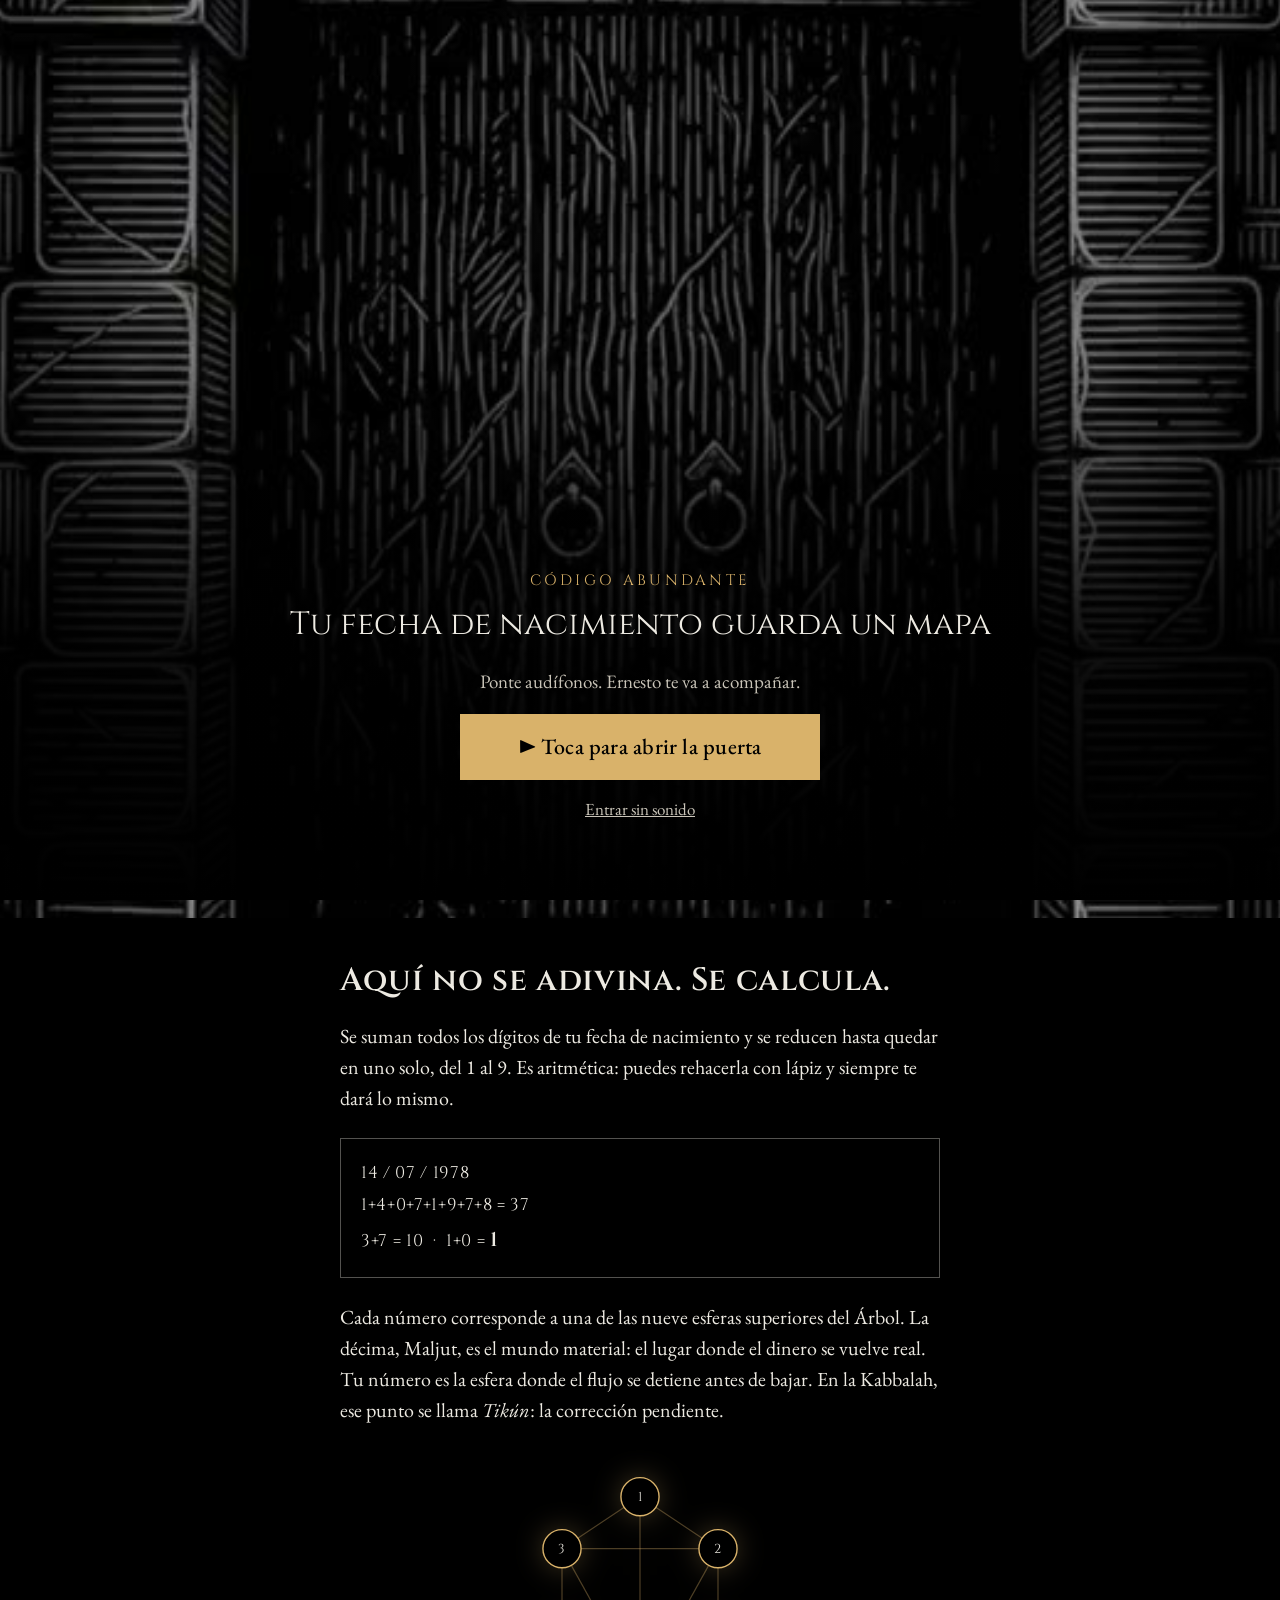
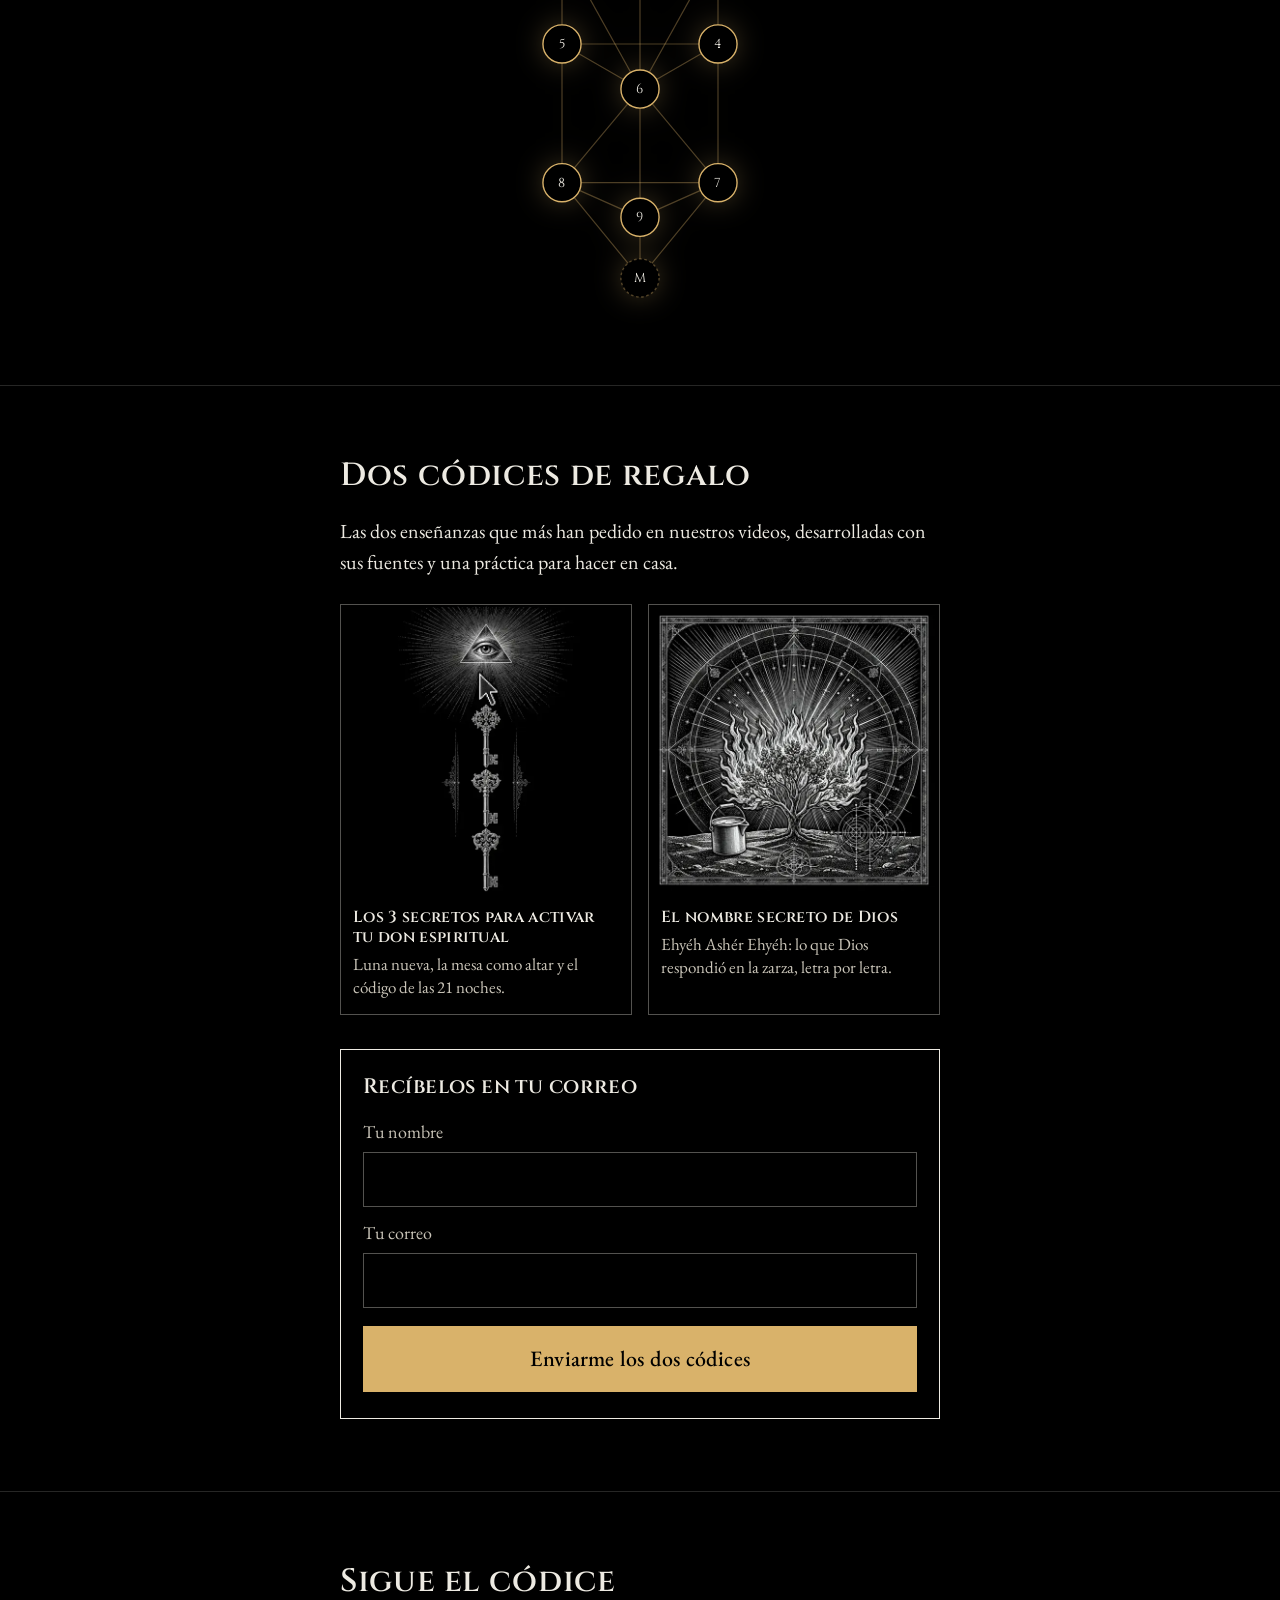
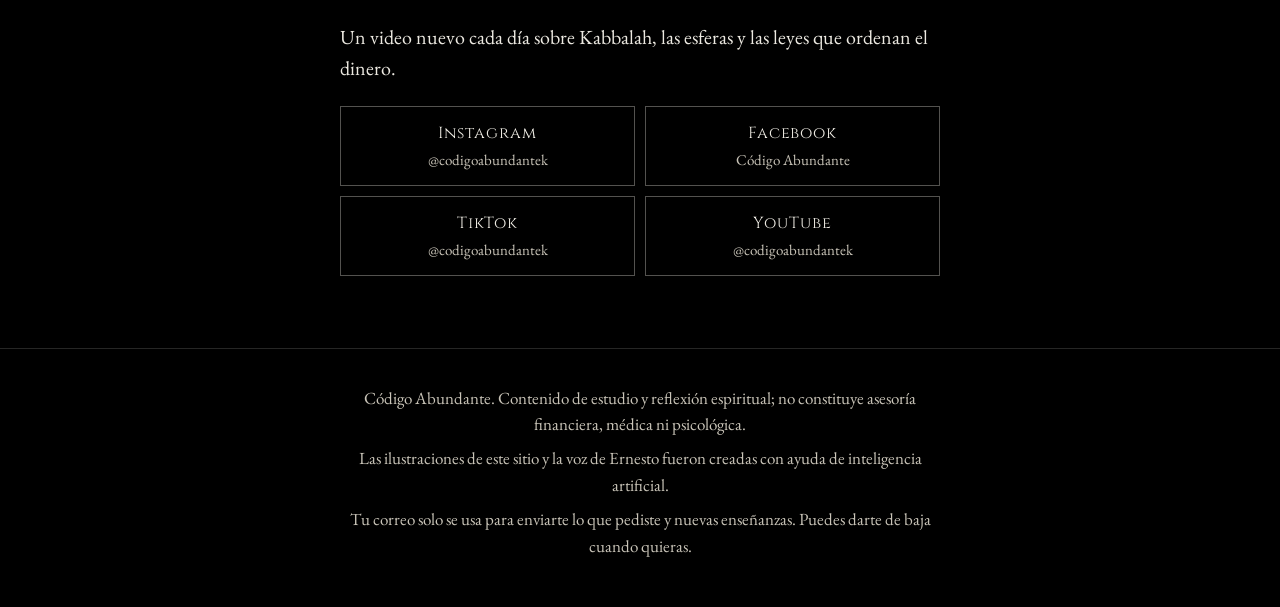
==== capitulo.html @ 6880554c "cambios6oct" ====
<!DOCTYPE html>
<html lang="es">
<head>
<meta charset="utf-8">
<meta name="viewport" content="width=device-width, initial-scale=1, viewport-fit=cover">
<title>Mensajes de Ernesto · Código Abundante</title>
<meta name="robots" content="noindex">
<meta name="theme-color" content="#000000">
<script async src="https://www.googletagmanager.com/gtag/js?id=G-9VWRS6D6M5"></script>
<script>
window.dataLayer=window.dataLayer||[];
function gtag(){dataLayer.push(arguments);}
gtag('js',new Date());
gtag('config','G-9VWRS6D6M5');
gtag('set','user_properties',{variante:'b'});
</script>
<link rel="icon" href="/img/favicon.png">
<link rel="preconnect" href="https://fonts.googleapis.com">
<link rel="preconnect" href="https://fonts.gstatic.com" crossorigin>
<link href="https://fonts.googleapis.com/css2?family=Cinzel:wght@500;600&family=EB+Garamond:ital,wght@0,400;0,500;1,400&display=swap" rel="stylesheet">
<style>
:root{
  --black:#000;
  --ink:#EDEAE2;
  --dim:#C9C4B8;
  --line:rgba(237,234,226,.35);
  --line-soft:rgba(237,234,226,.16);
  --gold:#D9B26A;
  --gold-soft:rgba(217,178,106,.35);
  --bubble:#16130E;
  --mine:#3A2F1A;
  --display:'Cinzel',Georgia,'Times New Roman',serif;
  --serif:'EB Garamond',Garamond,Georgia,'Times New Roman',serif;
}
*{box-sizing:border-box;margin:0;padding:0}
html{-webkit-text-size-adjust:100%}
@media (prefers-reduced-motion:reduce){*{animation:none!important;transition:none!important}}
body{background:var(--black);color:var(--ink);font-family:var(--serif);font-size:21px;line-height:1.5;padding:env(safe-area-inset-top) 0 env(safe-area-inset-bottom)}
img{max-width:100%;height:auto;display:block}
[hidden]{display:none!important}
:focus-visible{outline:2px solid var(--ink);outline-offset:3px}
.wrap{max-width:640px;margin:0 auto;padding:0 16px}
h2,h3{font-family:var(--display);font-weight:600;letter-spacing:.02em;line-height:1.15}
h2{font-size:clamp(25px,5.8vw,32px);margin-bottom:16px}
h3{font-size:22px;margin-bottom:8px}
p + p{margin-top:14px}
.eyebrow{font-family:var(--display);font-size:16px;letter-spacing:.16em;text-transform:uppercase;color:var(--gold);margin-bottom:10px}
.btn{display:block;width:100%;margin-top:18px;font-family:var(--serif);font-weight:500;font-size:22px;line-height:1.25;
  color:var(--black);background:var(--gold);border:1.5px solid var(--gold);padding:18px;min-height:60px;cursor:pointer;text-align:center;text-decoration:none}
.btn:hover{background:#E8C98C}
.btn.buy{animation:glow 2.6s ease-in-out infinite}
@keyframes glow{0%,100%{box-shadow:0 0 0 0 rgba(217,178,106,0)}50%{box-shadow:0 0 22px 2px rgba(217,178,106,.45)}}
.paynote{font-size:17px;color:var(--dim);text-align:center;margin-top:12px;line-height:1.45}
.paynote b{color:var(--ink);font-weight:500}

/* Cielo de fondo */
.sky{position:fixed;inset:0;width:100%;height:100%;object-fit:cover;z-index:-1;opacity:.5;pointer-events:none}
.sky-shade{position:fixed;inset:0;z-index:-1;background:radial-gradient(ellipse at 50% 30%,rgba(0,0,0,.1),rgba(0,0,0,.65) 75%);pointer-events:none}
/* Escribiendo… */
.typing{display:inline-flex;gap:5px;padding:4px 2px}
.typing i{width:8px;height:8px;border-radius:50%;background:var(--gold);opacity:.35;animation:dot 1s infinite}
.typing i:nth-child(2){animation-delay:.18s}.typing i:nth-child(3){animation-delay:.36s}
@keyframes dot{50%{opacity:1;transform:translateY(-3px)}}
/* Escena de El Llamado */
#callScene{position:fixed;inset:0;z-index:30;background:#000;display:flex;flex-direction:column;align-items:center;justify-content:flex-end;text-align:center;opacity:0;pointer-events:none;transition:opacity 1.2s ease}
#callScene.on{opacity:1;pointer-events:auto}
#callScene video{position:absolute;inset:0;width:100%;height:100%;object-fit:cover}
#callScene .cap{position:relative;padding:0 22px 7vh;width:100%;max-width:520px;background:linear-gradient(to top,rgba(0,0,0,.92) 40%,rgba(0,0,0,0))}
#callScene .cap p{font-size:20px;color:var(--ink)}
#callScene .cap .eyebrow{margin-top:40px}
#callScene .btn{opacity:0;transition:opacity .8s}
#callScene .btn.show{opacity:1}
/* Cofre en la oferta */
.offer{position:relative;overflow:hidden}
.offer .bgv{position:absolute;inset:0;width:100%;height:100%;object-fit:cover;opacity:.3;z-index:0;pointer-events:none}
.offer > *:not(.bgv){position:relative;z-index:1}

/* Encabezado del chat */
.chat-head{position:sticky;top:0;z-index:5;background:rgba(0,0,0,.94);border-bottom:1px solid var(--gold-soft)}
.chat-head .wrap{display:flex;align-items:center;gap:12px;padding-top:10px;padding-bottom:10px}
.chat-head img{width:48px;height:48px;border-radius:50%;border:1.5px solid var(--gold);object-fit:cover}
.chat-head b{font-family:var(--display);font-weight:600;font-size:18px;letter-spacing:.04em;display:block}
.chat-head small{font-size:16px;color:var(--dim)}
.chat-head a{margin-left:auto;font-size:15px;color:var(--dim);text-align:right;line-height:1.2}

/* Conversación */
.chat{padding:22px 0 30px;display:flex;flex-direction:column;gap:12px}
.msg{max-width:88%;animation:pop .35s ease both}
@keyframes pop{from{opacity:0;transform:translateY(8px)}to{opacity:1;transform:none}}
.msg.him{align-self:flex-start}
.msg.me{align-self:flex-end}
.bub{backdrop-filter:blur(3px);-webkit-backdrop-filter:blur(3px);background:rgba(22,19,14,.86);border:1px solid var(--gold-soft);border-radius:4px 16px 16px 16px;padding:12px 15px;font-size:20px}
.me .bub{background:var(--mine);border-color:var(--gold);border-radius:16px 4px 16px 16px;color:#F4E4BF}
.bub em{color:var(--gold);font-style:italic}
.bub .big{font-family:var(--display);font-size:42px;color:var(--gold);line-height:1;display:block;margin:4px 0}
.chain{list-style:none}
.chain li{padding:6px 0;border-bottom:1px dashed var(--line-soft)}
.chain li:last-child{border:0}
.chain b{font-family:var(--display);font-weight:600;font-size:17px;color:var(--gold);letter-spacing:.03em}

/* Nota de voz */
.vn{display:flex;align-items:center;gap:12px;min-width:250px}
.vn button{all:unset;cursor:pointer;flex:0 0 50px;height:50px;border-radius:50%;background:var(--gold);color:var(--black);display:grid;place-items:center;font-size:20px}
.vn button:focus-visible{outline:2px solid var(--ink);outline-offset:2px}
.wave{position:relative;flex:1;height:34px;display:flex;align-items:center;gap:3px;overflow:hidden}
.wave i{display:block;width:3px;border-radius:2px;background:var(--line)}
.wave .fill{position:absolute;inset:0 auto 0 0;width:0;display:flex;align-items:center;gap:3px;overflow:hidden}
.wave .fill i{background:var(--gold);flex:0 0 3px}
.vn .dur{font-size:16px;color:var(--dim);min-width:38px;text-align:right}
.tx{display:block;margin-top:8px;font-size:16px;color:var(--dim);background:none;border:0;padding:0;font-family:inherit;text-decoration:underline;cursor:pointer}
.transcript{margin-top:10px;font-size:18px;color:var(--dim);border-top:1px solid var(--line-soft);padding-top:8px}

/* Respuestas */
.choices{display:grid;gap:10px;align-self:stretch;animation:pop .35s ease both}
.choices button{all:unset;box-sizing:border-box;cursor:pointer;border:1.5px solid var(--gold);color:var(--gold);padding:14px 16px;font-size:20px;text-align:center;border-radius:28px}
.choices button:hover{background:rgba(217,178,106,.12)}
.choices button:focus-visible{outline:2px solid var(--ink);outline-offset:2px}

/* Inicio */
.start{text-align:center;padding:36px 0 10px}
.start img{width:110px;height:110px;border-radius:50%;border:2px solid var(--gold);object-fit:cover;margin:0 auto 16px}
.start h1{font-family:var(--display);font-weight:600;font-size:clamp(26px,6.6vw,34px);line-height:1.2;margin-bottom:10px}
.start p{color:var(--dim)}

/* Oferta dentro del chat */
.offer{border:1.5px solid var(--gold);padding:24px 18px;text-align:center;align-self:stretch;background:#050403;animation:pop .4s ease both}
.offer .mini{font-size:19px;color:var(--dim)}
.offer .mini s{font-family:var(--display)}
.offer .now{font-family:var(--display);font-size:46px;line-height:1.05;color:var(--gold);margin:4px 0 2px}
.includes{list-style:none;text-align:left;margin:16px 0 6px;border-top:1px solid var(--line-soft)}
.includes li{display:flex;justify-content:space-between;gap:12px;padding:10px 0;border-bottom:1px solid var(--line-soft);font-size:19px}
.includes li span:last-child{font-family:var(--display);white-space:nowrap;color:var(--dim)}

/* Última página */
#ultima{border-top:1px solid var(--line-soft);padding:48px 0 30px}
.wall{display:grid;gap:12px;margin-top:14px}
.wall figure{border:1px solid var(--line)}
.wall-note{font-size:17px;color:var(--dim);margin-top:10px}
details{border-top:1px solid var(--line-soft);padding:14px 0}
details:last-of-type{border-bottom:1px solid var(--line-soft)}
summary{cursor:pointer;font-family:var(--display);font-size:18px;letter-spacing:.03em;list-style:none;display:flex;justify-content:space-between;gap:12px}
summary::-webkit-details-marker{display:none}
summary:after{content:'+';font-family:var(--serif);font-size:24px;line-height:1}
details[open] summary:after{content:'−'}
details p{margin-top:10px}
.sticky{position:fixed;left:0;right:0;bottom:0;background:var(--black);border-top:1.5px solid var(--gold);padding:10px 16px calc(10px + env(safe-area-inset-bottom));display:none;align-items:center;gap:14px;z-index:10}
.sticky.show{display:flex}
.sticky .p{font-family:var(--display);font-size:20px;white-space:nowrap}
.sticky .btn{margin:0;padding:12px;min-height:52px;font-size:19px}
footer{border-top:1px solid var(--line-soft);padding:30px 0 90px;font-size:17px;color:var(--dim);text-align:center}
footer p + p{margin-top:8px}
@media (min-width:600px){.wall{grid-template-columns:1fr 1fr}.sticky{display:none!important}}
</style>
</head>
<body>

<video class="sky" src="escenas/cielo.mp4" poster="escenas/cielo.jpg" autoplay muted loop playsinline preload="auto" aria-hidden="true"></video>
<div class="sky-shade" aria-hidden="true"></div>
<div id="callScene" aria-hidden="true">
  <video id="callVid" src="escenas/llamado.mp4" poster="escenas/llamado.jpg" muted loop playsinline preload="auto"></video>
  <div class="cap">
    <p class="eyebrow">El llamado</p>
    <p id="callText">Cierra los ojos y escucha a Ernesto.</p>
    <button class="btn" type="button" id="callDone">Continuar mi mapa</button>
  </div>
</div>
<header class="chat-head">
  <div class="wrap">
    <img src="img/ernesto.webp" alt="" width="48" height="48" onerror="this.remove()">
    <div><b>Mensajes de Ernesto</b><small>Grabados para ti</small></div>
    <button type="button" id="snd" hidden aria-label="Silenciar música" style="all:unset;cursor:pointer;margin-left:auto;font-size:22px;padding:6px">🔊</button>
    <a href="#" id="skip" style="margin-left:10px">Ir a la<br>Activación ›</a>
  </div>
</header>

<main class="wrap">
  <div class="start" id="start">
    <img src="img/ernesto.webp" alt="Ernesto" width="110" height="110" onerror="this.remove()">
    <p class="eyebrow" id="startEyebrow"></p>
    <h1>Ernesto dejó unos mensajes de voz para quienes se reconocen en su mapa</h1>
    <p>Sube el volumen o ponte audífonos.</p>
    <button class="btn" type="button" id="startBtn">▶ Escuchar el primer mensaje</button>
  </div>
  <div class="chat" id="chat" aria-live="polite"></div>
</main>

<!-- ===== ÚLTIMA PÁGINA DEL MAPA ===== -->
<section id="ultima" hidden>
  <div class="wrap">
    <p class="eyebrow">La última página del mapa</p>
    <h2>Lo que necesitas saber antes de dar el paso</h2>
    <h3 style="margin-top:22px">La voz del círculo</h3>
    <div class="wall">
      <figure><img src="img/comentarios/comentario-3.webp" alt="Mensaje de un seguidor: hice el ritual con mucha fe, escribí la cantidad, puse el vaso con agua y sal sobre el papel y encendí la vela; la llama creció mientras decía la oración y se apagó sola al terminar." loading="lazy" width="738" height="680"></figure>
      <figure><img src="img/comentarios/comentarios-facebook.jpg" alt="Comentarios en un video de Código Abundante en Facebook." loading="lazy" width="738" height="1070"></figure>
      <figure><img src="img/comentarios/comentarios-youtube.jpg" alt="Comentarios en videos de Código Abundante en YouTube." loading="lazy" width="1160" height="1390"></figure>
    </div>
    <p class="wall-note">Mensajes y comentarios reales de nuestra comunidad de más de 45 mil personas. Nombres y fotos ocultos por privacidad.</p>

    <h3 style="margin-top:30px">Preguntas frecuentes</h3>
    <details><summary>¿Necesito saber Kabbalah?</summary><p>No. El audio te guía de principio a fin y el manual explica cada práctica paso a paso.</p></details>
    <details><summary>¿Tengo que ser judío?</summary><p>No. Usamos la Kabbalah como un mapa de estudio y práctica, abierto a cualquier persona.</p></details>
    <details><summary>¿Puedo hacerlo si tengo otra religión?</summary><p>Sí. No necesitas cambiar tus creencias ni dejar tu fe. Muchas personas en nuestros comentarios rezan desde su fe y viven esta práctica como un complemento a su oración.</p></details>
    <details><summary>¿Qué necesito para hacerlo?</summary><p>Tu celular o computador, audífonos y 33 minutos al día en un lugar tranquilo.</p></details>
    <details><summary>¿Cuánto dura?</summary><p>33 días. Un audio de 33 minutos al día, a la misma hora si puedes.</p></details>
    <details><summary>¿Qué incluye exactamente?</summary><p>El audio Activación Tikún 33 y un manual con 8 guías a color: 12 Rituales para el Éxito, 11 Principios Kabbalísticos, Dinero Cósmico, Los Decretos de Poder, Geometría Sagrada, La Mente Abundante, Meditaciones de la Prosperidad y 33 Oraciones para la Riqueza.</p></details>
    <details><summary>¿Cómo se paga?</summary><p>En Hotmart, la plataforma segura de pagos. Ves el precio en tu moneda y los métodos de tu país: tarjeta, PayPal y opciones locales, como Mercado Pago en México. Es un pago único, no mensual.</p></details>
    <details><summary>¿Cuándo lo recibo?</summary><p>Apenas pagas, te mostramos en pantalla cómo entrar y te llega un correo de Hotmart con tu acceso. Si no lo ves, revisa promociones o spam. Si pagas en efectivo, llega cuando el pago se confirma.</p></details>
    <details><summary>¿Por qué cuesta tan poco?</summary><p>Porque queremos que cualquier persona que se reconozca en su mapa pueda empezar a trabajarlo, sin que el precio sea la traba. Es nuestro precio de lanzamiento.</p></details>
    <details><summary>¿Qué pasa si no es para mí?</summary><p>Tienes 7 días de garantía. Pides el reembolso desde Hotmart y te devuelven el 100%, sin preguntas.</p></details>

    <a class="btn buy" href="#" rel="noopener" data-ubicacion="final">Sí, quiero continuar mi mapa</a>
    <p class="paynote">Pago seguro en Hotmart · Precio en tu moneda · Garantía de 7 días</p>
  </div>
</section>

<div class="sticky" id="sticky" aria-hidden="true"><span class="p">$9.99</span><a class="btn buy" href="#" tabindex="-1" data-ubicacion="barra">Continuar mi mapa</a></div>

<footer>
  <div class="wrap">
    <p>Los mensajes de Ernesto están grabados con anticipación; no es una conversación en vivo.</p>
    <p>Las ilustraciones de este sitio y la voz de Ernesto fueron creadas con ayuda de inteligencia artificial.</p>
    <p>Código Abundante. Contenido de estudio y reflexión espiritual; no constituye asesoría financiera, médica ni psicológica.</p>
  </div>
</footer>

<script>
const HOTMART_URL='https://pay.hotmart.com/U107513163M';
const T={
 1:{sef:'Kéter · la Corona',esfera:'Kéter',name:'El Tikún del Origen',mirror:'Tienes la idea antes que nadie. Y ves a otro cobrarla.',dissolve:'el paso de la idea a la materia'},
 2:{sef:'Jojmá · la Sabiduría',esfera:'Jojmá',name:'El Tikún del Destello',mirror:'Todos te piden consejo. Nadie te paga por él.',dissolve:'darle recipiente a lo que sabes'},
 3:{sef:'Biná · el Entendimiento',esfera:'Biná',name:'El Tikún de la Vasija',mirror:'Llevas años preparándote para empezar.',dissolve:'dejar nacer lo que ya está listo'},
 4:{sef:'Jésed · la Bondad',esfera:'Jésed',name:'El Tikún del Dar',mirror:'Prestas lo que no te sobra. Y te da vergüenza cobrarlo.',dissolve:'que lo que das aprenda el camino de regreso'},
 5:{sef:'Guevurá · el Rigor',esfera:'Guevurá',name:'El Tikún del Muro',mirror:'Cuidas tanto el dinero que no lo dejas entrar.',dissolve:'abrir una puerta en el muro'},
 6:{sef:'Tiféret · la Belleza',esfera:'Tiféret',name:'El Tikún del Sostén',mirror:'Eres el pilar de todos. Y nadie pregunta quién te sostiene a ti.',dissolve:'recibir sin culpa'},
 7:{sef:'Nétzaj · la Victoria',esfera:'Nétzaj',name:'El Tikún del Esfuerzo',mirror:'Si fuera por esfuerzo, tu vida ya estaría resuelta.',dissolve:'que llegue sin que te rompa'},
 8:{sef:'Hod · el Esplendor',esfera:'Hod',name:'El Tikún de la Palabra',mirror:'Sabes lo que vales. Pero dices un precio más bajo.',dissolve:'el medio segundo en que tu palabra se encoge'},
 9:{sef:'Yesod · el Fundamento',esfera:'Yesod',name:'El Tikún del Canal',mirror:'El dinero sí llega. Lo que no hace es quedarse.',dissolve:'sellar el canal para que lo que llega, permanezca'}
};
const qp=+new URLSearchParams(location.search).get('tikun');
const N=(qp>=1&&qp<=9)?qp:null;
if(!N) location.replace('/');
const t=T[N]||T[1];
const $=id=>document.getElementById(id);
function track(name,params){ try{ gtag('event',name,Object.assign({variante:'b',tikun:N},params||{})) }catch(_){} }
const chat=$('chat');
const sleep=ms=>new Promise(r=>setTimeout(r,ms));
function scrollEnd(){ try{ window.scrollTo({top:document.body.scrollHeight,behavior:'smooth'}) }catch(_){ window.scrollTo(0,document.body.scrollHeight) } }

/* Transcripciones de las notas de voz (también se muestran si el audio no existe) */
const NOTES={
 1:{src:`audio/nota-1-tikun-${N}.mp3`, text:`Vi tu mapa. Tikún ${N}, ${t.esfera}. «${t.mirror}» Si te reconociste al leerlo, no es casualidad. Quédate un momento conmigo: quiero hacerte unas preguntas.`},
 2:{src:'audio/nota-2.mp3', text:'Nada de lo que intentaste estuvo mal. Te mantuvo con fe. Pero eran prácticas generales, como regar todo el jardín cuando la planta que se seca es solo una. Tu mapa no te pide más esfuerzo: te pide trabajar un punto concreto.'},
 3:{src:'audio/nota-3.mp3', text:'Cierra los ojos. Respira tres veces, despacio. Pon tu mano sobre el pecho y repite conmigo, en silencio: reconozco mi punto de traba. No es mi culpa, pero sí es mi camino. Hoy elijo trabajarlo. Que lo que llegue a mi vida, permanezca.'},
 4:{src:'audio/nota-4.mp3', text:'Toda mi vida le hablé de esto a mi nieta: del Árbol, de las esferas, de por qué a unos el dinero se les queda y a otros se les escapa. Y siempre le decía lo mismo: puedes saber dónde está la piedra en el río, pero el agua seguirá detenida hasta que alguien la mueva. Reconocer tu punto no es lo mismo que trabajarlo.'},
 5:{src:'audio/nota-5.mp3', text:'Para eso existe la Activación Tikún 33. Son treinta y tres minutos con mi voz guiándote, sobre un sonido que ayuda a la mente a soltar. Te pones audífonos, cierras los ojos, una vez al día, durante treinta y tres días. Viene con un manual de ocho guías. No necesitas saber Kabbalah ni cambiar de religión. Solo audífonos y la decisión de empezar.'},
 6:{src:'audio/nota-6.mp3', text:'No te voy a pedir que decidas con miedo. Ya sabes dónde se detiene tu flujo. Si sientes que es tu momento, toca el botón dorado. Y si en siete días sientes que no era para ti, te devuelven todo. Con amor, Ernesto.'}
};

let current=null;
/* Música de fondo: arranca con el primer toque y baja cuando Ernesto habla */
const BG=new Audio("audio/fondo-misterio.mp3"); BG.loop=true; BG.preload="auto"; BG.volume=.5; let bgOn=false;
function bgLevel(v){ if(bgOn) BG.volume=v; }
const SFX={}; ['mensaje','llaves','candado','cadenas','cuenco'].forEach(k=>{ const a=new Audio('audio/sfx-'+k+'.mp3'); a.preload='auto'; SFX[k]=a; });
const SFX_VOL={mensaje:.45,llaves:.9,candado:1,cadenas:.5,cuenco:.6};
function sfx(k){ if(!bgOn||!SFX[k]) return; try{ const a=SFX[k].cloneNode(); a.volume=SFX_VOL[k]; a.play().catch(()=>{}); }catch(_){} }
function fmt(s){ if(!isFinite(s)||!s) return '0:30'; s=Math.round(s); return Math.floor(s/60)+':'+String(s%60).padStart(2,'0'); }
function bars(){ let h=''; for(let i=0;i<26;i++){ const v=8+Math.round(Math.abs(Math.sin(i*1.7)+Math.sin(i*.6))*11); h+=`<i style="height:${v}px"></i>`; } return h; }

function him(html){ const d=document.createElement('div'); d.className='msg him'; d.innerHTML='<div class="bub"><span class="typing" aria-label="Ernesto está escribiendo"><i></i><i></i><i></i></span></div>'; chat.appendChild(d); scrollEnd(); setTimeout(()=>{ d.firstChild.innerHTML=html; sfx('mensaje'); scrollEnd(); },650); return d; }
function me(text){ const d=document.createElement('div'); d.className='msg me'; d.innerHTML=`<div class="bub"></div>`; d.firstChild.textContent=text; chat.appendChild(d); scrollEnd(); }

/* Nota de voz: se reproduce dentro del toque del usuario. La promesa se cumple al terminar, pausar o fallar. */
function voice(n,autoplay){
  const note=NOTES[n];
  const d=document.createElement('div'); d.className='msg him';
  d.innerHTML=`<div class="bub"><div class="vn"><button type="button" aria-label="Reproducir mensaje de voz">▶</button><div class="wave">${bars()}<div class="fill">${bars()}</div></div><span class="dur">0:00</span></div><button class="tx" type="button">Leer el mensaje</button><div class="transcript" hidden></div></div>`;
  chat.appendChild(d); scrollEnd();
  const play=d.querySelector('.vn button'), fill=d.querySelector('.fill'), dur=d.querySelector('.dur'), tx=d.querySelector('.transcript'), txBtn=d.querySelector('.tx');
  tx.textContent=note.text;
  txBtn.addEventListener('click',()=>{ tx.hidden=!tx.hidden; txBtn.textContent=tx.hidden?'Leer el mensaje':'Ocultar texto'; });
  const au=new Audio(); au.preload='auto'; au.src=note.src;
  let resolveDone; const done=new Promise(r=>resolveDone=r); let settled=false, played=false;
  const finish=why=>{ if(!settled){ settled=true; resolveDone(why); } };
  au.addEventListener('loadedmetadata',()=>{ dur.textContent=fmt(au.duration); });
  au.addEventListener('timeupdate',()=>{ if(au.duration) fill.style.width=(au.currentTime/au.duration*100)+'%'; dur.textContent=fmt(au.duration-au.currentTime); });
  au.addEventListener('play',()=>{ bgLevel(.14); play.textContent='❚❚'; if(current&&current!==au) current.pause(); current=au; if(!played){ played=true; track('nota_play',{nota:n}); } });
  au.addEventListener('pause',()=>{ bgLevel(.5); play.textContent='▶'; if(!au.ended) finish('pausa'); });
  au.addEventListener('ended',()=>{ bgLevel(.5); play.textContent='▶'; fill.style.width='100%'; track('nota_fin',{nota:n}); finish('fin'); });
  au.addEventListener('error',()=>{ const v=d.querySelector('.vn'); if(v) v.remove(); txBtn.remove(); tx.hidden=false; tx.style.cssText='margin:0;border:0;padding:0;font-size:20px;color:var(--ink)'; finish('sin_audio'); });
  play.addEventListener('click',()=>{ au.paused ? au.play().catch(()=>{}) : au.pause(); });
  if(autoplay) au.play().catch(()=>{ finish('bloqueado'); });
  return done;
}

function choices(opts){
  return new Promise(res=>{
    const d=document.createElement('div'); d.className='choices';
    opts.forEach(o=>{ const b=document.createElement('button'); b.type='button'; b.textContent=o.t; b.addEventListener('click',()=>{ d.remove(); me(o.t); res(o); }); d.appendChild(b); });
    chat.appendChild(d); scrollEnd();
  });
}

const FEEL={
  alivio:'Ese alivio es la señal de que una parte de ti ya lo sabía.',
  tristeza:'Esa tristeza es por los años de lucha. No fueron en vano: te trajeron hasta aquí.',
  esperanza:'Guarda esa esperanza. Es la energía con la que se empieza.'
};
const TIME={
  meses:'Meses ya es suficiente para saber que no es casualidad.',
  anos:'Años… y aun así sigues buscando. Eso habla de tu fuerza.',
  siempre:'Desde siempre. Entonces no es mala suerte: es un patrón.'
};

function offer(){
  if($('offerCard')) return $('offerCard').scrollIntoView({behavior:'smooth',block:'start'});
  const d=document.createElement('div'); d.className='offer'; d.id='offerCard';
  d.innerHTML=`<video class="bgv" src="escenas/cofre.mp4" poster="escenas/cofre.jpg" autoplay muted loop playsinline aria-hidden="true"></video><p class="eyebrow">Tu Tikún ${N} · ${t.esfera}</p><h2>El siguiente paso de tu mapa</h2>
    <p>La <em>Activación Tikún 33</em>: la práctica para trabajar tu punto de traba en ${t.esfera}.</p>
    <ul class="includes"><li><span>Audio de 33 minutos guiado por Ernesto</span><span>$27</span></li><li><span>Calendario de 33 días</span><span>$15</span></li><li><span>Manual con 8 guías a color</span><span>$35</span></li></ul>
    <p class="mini">Valor total <s>$77 USD</s> · hoy</p><div class="now">$9.99 USD</div>
    <p class="mini">Pago único · acceso inmediato · garantía de 7 días</p>
    <a class="btn buy" href="#" rel="noopener" data-ubicacion="chat">Sí, quiero continuar mi mapa</a>
    <p class="paynote">Al tocar, pagas en <b>Hotmart</b>, la plataforma segura donde queda tu acceso. Te pide tu nombre, tu correo y la forma de pago, y ves el precio en tu moneda. Toma 1 minuto.</p>`;
  chat.appendChild(d); wireBuy(); $('ultima').hidden=false; track('oferta_vista'); sfx('candado'); setTimeout(()=>sfx('cadenas'),500); stickyWatch(); setTimeout(()=>d.scrollIntoView({behavior:'smooth',block:'start'}),80);
}
function wireBuy(){
  document.querySelectorAll('.buy').forEach(a=>{
    if(a.dataset.wired) return; a.dataset.wired='1';
    a.href=`${HOTMART_URL}?sck=tikun-${N}-b`;
    a.addEventListener('click',()=>track('click_comprar',{ubicacion:a.dataset.ubicacion}));
  });
}
function stickyWatch(){
  const sticky=$('sticky'), card=$('offerCard'), last=$('ultima'); let inCard=true, inLast=false;
  const upd=()=>sticky.classList.toggle('show', !inCard && inLast);
  new IntersectionObserver(e=>{inCard=e[0].isIntersecting;upd()}).observe(card);
  new IntersectionObserver(e=>{inLast=e[0].isIntersecting;upd()}).observe(last);
}

/* El guion de la conversación */
async function run(){
  $('start').hidden=true; track('chat_inicio'); bgOn=true; BG.play().catch(()=>{}); $('snd').hidden=false;
  await voice(1,true);
  await sleep(400);
  him('Te hago tres preguntas. Solo toca tu respuesta.');
  await sleep(700);
  him('¿Desde hace cuánto sientes este patrón con el dinero?');
  const a1=await choices([{v:'meses',t:'Unos meses'},{v:'anos',t:'Varios años'},{v:'siempre',t:'Desde siempre'}]);
  track('chat_respuesta',{pregunta:'tiempo',respuesta:a1.v});
  await sleep(600); him(TIME[a1.v]);
  await sleep(900); him('¿Qué has intentado para cambiarlo?');
  const a2=await choices([{v:'decretos',t:'Decretos y afirmaciones',x:'decretos y afirmaciones'},{v:'oraciones',t:'Oraciones y rituales',x:'oraciones y rituales'},{v:'esfuerzo',t:'Trabajar más duro',x:'trabajar más duro'},{v:'todo',t:'Un poco de todo',x:'un poco de todo'}]);
  track('chat_respuesta',{pregunta:'metodo',respuesta:a2.v});
  const n2=voice(2,true);
  await sleep(500); him(`Con ${a2.x} no estabas equivocado. Solo que tu trabajo pendiente está en <em>${t.esfera}</em>.`);
  await n2;
  await sleep(600); him('¿Qué sientes ahora que lo ves en tu mapa?');
  const a3=await choices([{v:'alivio',t:'Alivio'},{v:'tristeza',t:'Tristeza'},{v:'esperanza',t:'Esperanza'}]);
  track('chat_respuesta',{pregunta:'sentir',respuesta:a3.v});
  await sleep(600); him(FEEL[a3.v]);
  await sleep(900); him('Antes de seguir, quiero que hagas algo conmigo. Busca un momento de calma.');
  await choices([{v:'listo',t:'Estoy listo, Ernesto'}]);
  track('llamado_inicio');
  const scene=$('callScene'), cv=$('callVid'), done=$('callDone');
  scene.classList.add('on'); scene.setAttribute('aria-hidden','false'); cv.play().catch(()=>{}); sfx('cuenco');
  const n3=voice(3,true);
  n3.then(r=>{ if(r==='sin_audio'||r==='bloqueado'){ $('callText').textContent=NOTES[3].text; done.classList.add('show'); } });
  setTimeout(()=>done.classList.add('show'),8000);
  await Promise.race([Promise.all([n3,sleep(9000)]).then(r=>r[0]==='fin'?sleep(1500):new Promise(()=>{})), new Promise(r=>done.addEventListener('click',r,{once:true}))]);
  if(current) current.pause();
  scene.classList.remove('on'); scene.setAttribute('aria-hidden','true'); setTimeout(()=>cv.pause(),1300);
  await sleep(700);
  await sleep(500);
  setTimeout(()=>sfx('llaves'),700);
  him(`Tu número es la llave de tu mapa:<span class="big">${N}</span>Y con esa llave se abre lo que mi nieta y yo queremos contarte.`);
  await sleep(600);
  await choices([{v:'seguir',t:'Cuéntame, Ernesto'}]);
  await voice(4,true);
  await sleep(500);
  him(`Así se recorre tu mapa:<ul class="chain"><li><b>Tu fecha</b> · la puerta</li><li><b>Tu número ${N}</b> · la llave</li><li><b>${t.esfera}</b> · donde se detiene el flujo</li><li><b>${t.name}</b> · tu punto de trabajo</li><li><b>33 días</b> · tu práctica</li></ul>`);
  await sleep(600);
  await choices([{v:'como',t:'¿Y cómo se trabaja?'}]);
  await voice(5,true);
  await sleep(500);
  him(`En los minutos 11 a 22 hay silencio con el sonido de fondo. Ahí sostienes la intención de tu esfera, ${t.esfera}: ${t.dissolve}.`);
  await sleep(600);
  await choices([{v:'empezar',t:'Quiero saber cómo empezar'}]);
  const n6=voice(6,true);
  await sleep(1200); offer();
  await n6;
}
$('startBtn').addEventListener('click',run,{once:true});
$('snd').addEventListener('click',()=>{ bgOn=!bgOn; if(bgOn){ BG.volume=.5; BG.play().catch(()=>{}); $('snd').textContent='🔊'; } else { BG.pause(); $('snd').textContent='🔇'; } track('sonido',{estado:bgOn?'encendido':'apagado'}); });
$('startEyebrow').textContent=`Tu Tikún ${N} · ${t.esfera}`;
$('skip').addEventListener('click',e=>{ e.preventDefault(); track('chat_atajo'); $('start').hidden=true; offer(); });
wireBuy();
</script>
</body>
</html>
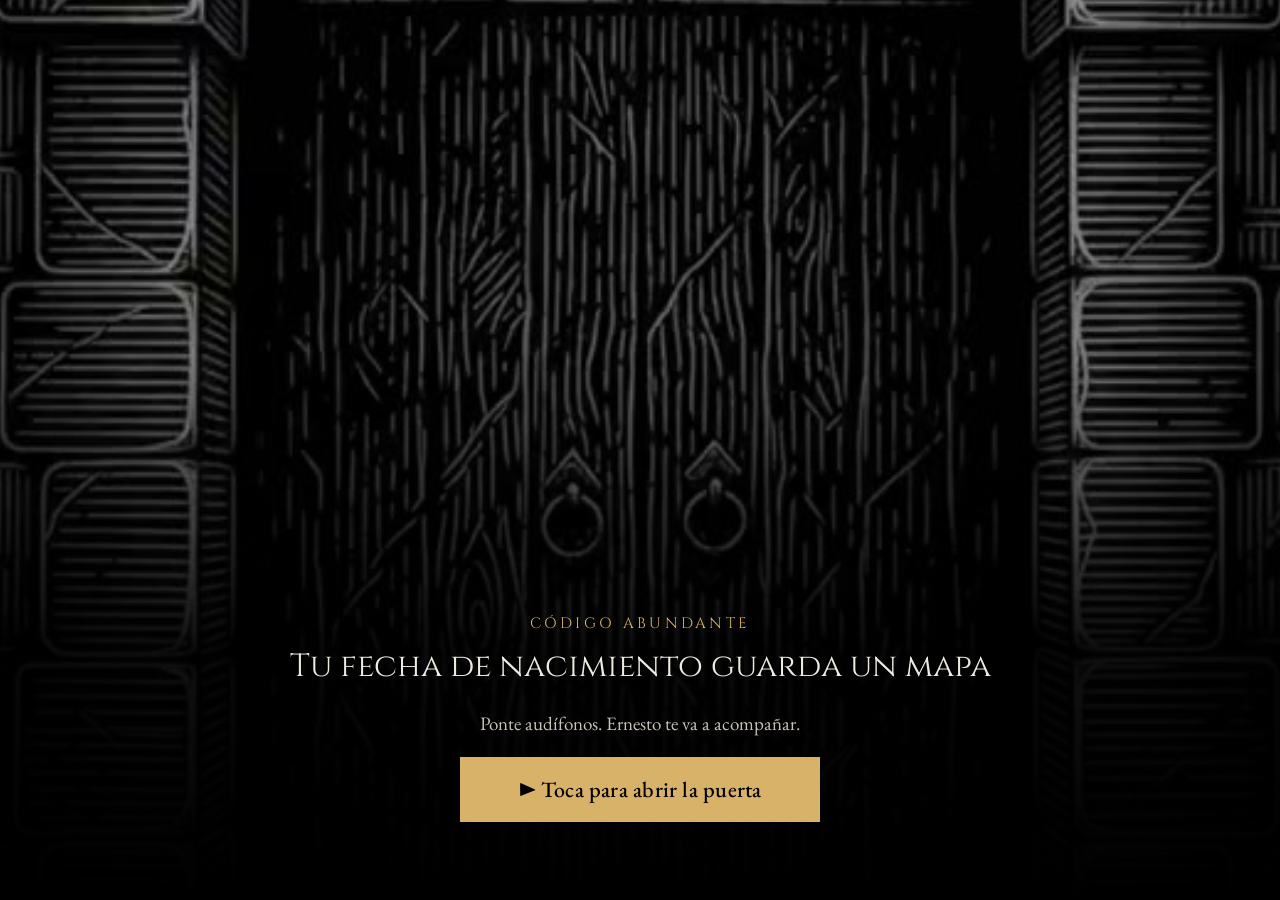
==== commit f8c8cea3: "cambios7oct" ====
--- a/capitulo.html
+++ b/capitulo.html
@@ -68,8 +68,8 @@
 #callScene .cap{position:relative;padding:0 22px 7vh;width:100%;max-width:520px;background:linear-gradient(to top,rgba(0,0,0,.92) 40%,rgba(0,0,0,0))}
 #callScene .cap p{font-size:20px;color:var(--ink)}
 #callScene .cap .eyebrow{margin-top:40px}
-#callScene .btn{opacity:0;transition:opacity .8s}
-#callScene .btn.show{opacity:1}
+#callScene .btn{opacity:0;transition:opacity .8s;pointer-events:none}
+#callScene .btn.show{opacity:1;pointer-events:auto}
 /* Cofre en la oferta */
 .offer{position:relative;overflow:hidden}
 .offer .bgv{position:absolute;inset:0;width:100%;height:100%;object-fit:cover;opacity:.3;z-index:0;pointer-events:none}
@@ -121,6 +121,8 @@
 .start img{width:110px;height:110px;border-radius:50%;border:2px solid var(--gold);object-fit:cover;margin:0 auto 16px}
 .start h1{font-family:var(--display);font-weight:600;font-size:clamp(26px,6.6vw,34px);line-height:1.2;margin-bottom:10px}
 .start p{color:var(--dim)}
+.nudge{animation:nudge 1.6s ease-in-out infinite}
+@keyframes nudge{0%,100%{transform:none;box-shadow:0 0 0 0 rgba(217,178,106,.5)}50%{transform:scale(1.04);box-shadow:0 0 0 14px rgba(217,178,106,0)}}
 
 /* Oferta dentro del chat */
 .offer{border:1.5px solid var(--gold);padding:24px 18px;text-align:center;align-self:stretch;background:#050403;animation:pop .4s ease both}
@@ -179,7 +181,7 @@
     <p class="eyebrow" id="startEyebrow"></p>
     <h1>Ernesto dejó unos mensajes de voz para quienes se reconocen en su mapa</h1>
     <p>Sube el volumen o ponte audífonos.</p>
-    <button class="btn" type="button" id="startBtn">▶ Escuchar el primer mensaje</button>
+    <button class="btn nudge" type="button" id="startBtn">▶ Toca para escuchar el mensaje de Ernesto</button>
   </div>
   <div class="chat" id="chat" aria-live="polite"></div>
 </main>
@@ -198,6 +200,7 @@
     <p class="wall-note">Mensajes y comentarios reales de nuestra comunidad de más de 45 mil personas. Nombres y fotos ocultos por privacidad.</p>
 
     <h3 style="margin-top:30px">Preguntas frecuentes</h3>
+    <details><summary>¿Esto de verdad funciona?</summary><p>No es magia ni una promesa de dinero. Es una práctica diaria, guiada por la voz de Ernesto, para ordenar por dentro lo que se traba por fuera. Si en 7 días sientes que no es para ti, te devuelven el 100%.</p></details>
     <details><summary>¿Necesito saber Kabbalah?</summary><p>No. El audio te guía de principio a fin y el manual explica cada práctica paso a paso.</p></details>
     <details><summary>¿Tengo que ser judío?</summary><p>No. Usamos la Kabbalah como un mapa de estudio y práctica, abierto a cualquier persona.</p></details>
     <details><summary>¿Puedo hacerlo si tengo otra religión?</summary><p>Sí. No necesitas cambiar tus creencias ni dejar tu fe. Muchas personas en nuestros comentarios rezan desde su fe y viven esta práctica como un complemento a su oración.</p></details>
@@ -219,7 +222,6 @@
 <footer>
   <div class="wrap">
     <p>Los mensajes de Ernesto están grabados con anticipación; no es una conversación en vivo.</p>
-    <p>Las ilustraciones de este sitio y la voz de Ernesto fueron creadas con ayuda de inteligencia artificial.</p>
     <p>Código Abundante. Contenido de estudio y reflexión espiritual; no constituye asesoría financiera, médica ni psicológica.</p>
   </div>
 </footer>
@@ -263,7 +265,8 @@
 function bgLevel(v){ if(bgOn) BG.volume=v; }
 const SFX={}; ['mensaje','llaves','candado','cadenas','cuenco'].forEach(k=>{ const a=new Audio('audio/sfx-'+k+'.mp3'); a.preload='auto'; SFX[k]=a; });
 const SFX_VOL={mensaje:.45,llaves:.9,candado:1,cadenas:.5,cuenco:.6};
-function sfx(k){ if(!bgOn||!SFX[k]) return; try{ const a=SFX[k].cloneNode(); a.volume=SFX_VOL[k]; a.play().catch(()=>{}); }catch(_){} }
+function sfx(k){ if(!bgOn||!SFX[k]) return; try{ const a=SFX[k]; a._p=false; a.pause(); a.currentTime=0; a.muted=false; a.volume=SFX_VOL[k]; a.play().catch(()=>{}); }catch(_){} }
+function unlockSfx(){ Object.values(SFX).forEach(a=>{ try{ a._p=true; a.muted=true; const p=a.play(); if(p) p.then(()=>{ if(a._p){ a.pause(); a.currentTime=0; } a._p=false; a.muted=false; }).catch(()=>{ a._p=false; a.muted=false; }); }catch(_){} }); }
 function fmt(s){ if(!isFinite(s)||!s) return '0:30'; s=Math.round(s); return Math.floor(s/60)+':'+String(s%60).padStart(2,'0'); }
 function bars(){ let h=''; for(let i=0;i<26;i++){ const v=8+Math.round(Math.abs(Math.sin(i*1.7)+Math.sin(i*.6))*11); h+=`<i style="height:${v}px"></i>`; } return h; }
 
@@ -289,7 +292,8 @@
   au.addEventListener('ended',()=>{ bgLevel(.5); play.textContent='▶'; fill.style.width='100%'; track('nota_fin',{nota:n}); finish('fin'); });
   au.addEventListener('error',()=>{ const v=d.querySelector('.vn'); if(v) v.remove(); txBtn.remove(); tx.hidden=false; tx.style.cssText='margin:0;border:0;padding:0;font-size:20px;color:var(--ink)'; finish('sin_audio'); });
   play.addEventListener('click',()=>{ au.paused ? au.play().catch(()=>{}) : au.pause(); });
-  if(autoplay) au.play().catch(()=>{ finish('bloqueado'); });
+  if(autoplay) au.play().catch(()=>{ play.classList.add('nudge'); finish('bloqueado'); });
+  au.addEventListener('play',()=>play.classList.remove('nudge'));
   return done;
 }
 
@@ -320,6 +324,7 @@
     <ul class="includes"><li><span>Audio de 33 minutos guiado por Ernesto</span><span>$27</span></li><li><span>Calendario de 33 días</span><span>$15</span></li><li><span>Manual con 8 guías a color</span><span>$35</span></li></ul>
     <p class="mini">Valor total <s>$77 USD</s> · hoy</p><div class="now">$9.99 USD</div>
     <p class="mini">Pago único · acceso inmediato · garantía de 7 días</p>
+    <p style="font-size:18px;margin-top:12px;font-style:italic">No reemplaza tu fe: la acompaña. Puedes seguir rezando como siempre.</p>
     <a class="btn buy" href="#" rel="noopener" data-ubicacion="chat">Sí, quiero continuar mi mapa</a>
     <p class="paynote">Al tocar, pagas en <b>Hotmart</b>, la plataforma segura donde queda tu acceso. Te pide tu nombre, tu correo y la forma de pago, y ves el precio en tu moneda. Toma 1 minuto.</p>`;
   chat.appendChild(d); wireBuy(); $('ultima').hidden=false; track('oferta_vista'); sfx('candado'); setTimeout(()=>sfx('cadenas'),500); stickyWatch(); setTimeout(()=>d.scrollIntoView({behavior:'smooth',block:'start'}),80);
@@ -340,7 +345,7 @@
 
 /* El guion de la conversación */
 async function run(){
-  $('start').hidden=true; track('chat_inicio'); bgOn=true; BG.play().catch(()=>{}); $('snd').hidden=false;
+  $('start').hidden=true; track('chat_inicio'); unlockSfx(); bgOn=true; BG.play().catch(()=>{}); $('snd').hidden=false;
   await voice(1,true);
   await sleep(400);
   him('Te hago tres preguntas. Solo toca tu respuesta.');
@@ -366,8 +371,8 @@
   scene.classList.add('on'); scene.setAttribute('aria-hidden','false'); cv.play().catch(()=>{}); sfx('cuenco');
   const n3=voice(3,true);
   n3.then(r=>{ if(r==='sin_audio'||r==='bloqueado'){ $('callText').textContent=NOTES[3].text; done.classList.add('show'); } });
-  setTimeout(()=>done.classList.add('show'),8000);
-  await Promise.race([Promise.all([n3,sleep(9000)]).then(r=>r[0]==='fin'?sleep(1500):new Promise(()=>{})), new Promise(r=>done.addEventListener('click',r,{once:true}))]);
+  setTimeout(()=>done.classList.add('show'),18000);
+  await Promise.race([Promise.all([n3,sleep(19000)]).then(r=>r[0]==='fin'?sleep(1500):new Promise(()=>{})), new Promise(r=>done.addEventListener('click',r,{once:true}))]);
   if(current) current.pause();
   scene.classList.remove('on'); scene.setAttribute('aria-hidden','true'); setTimeout(()=>cv.pause(),1300);
   await sleep(700);
